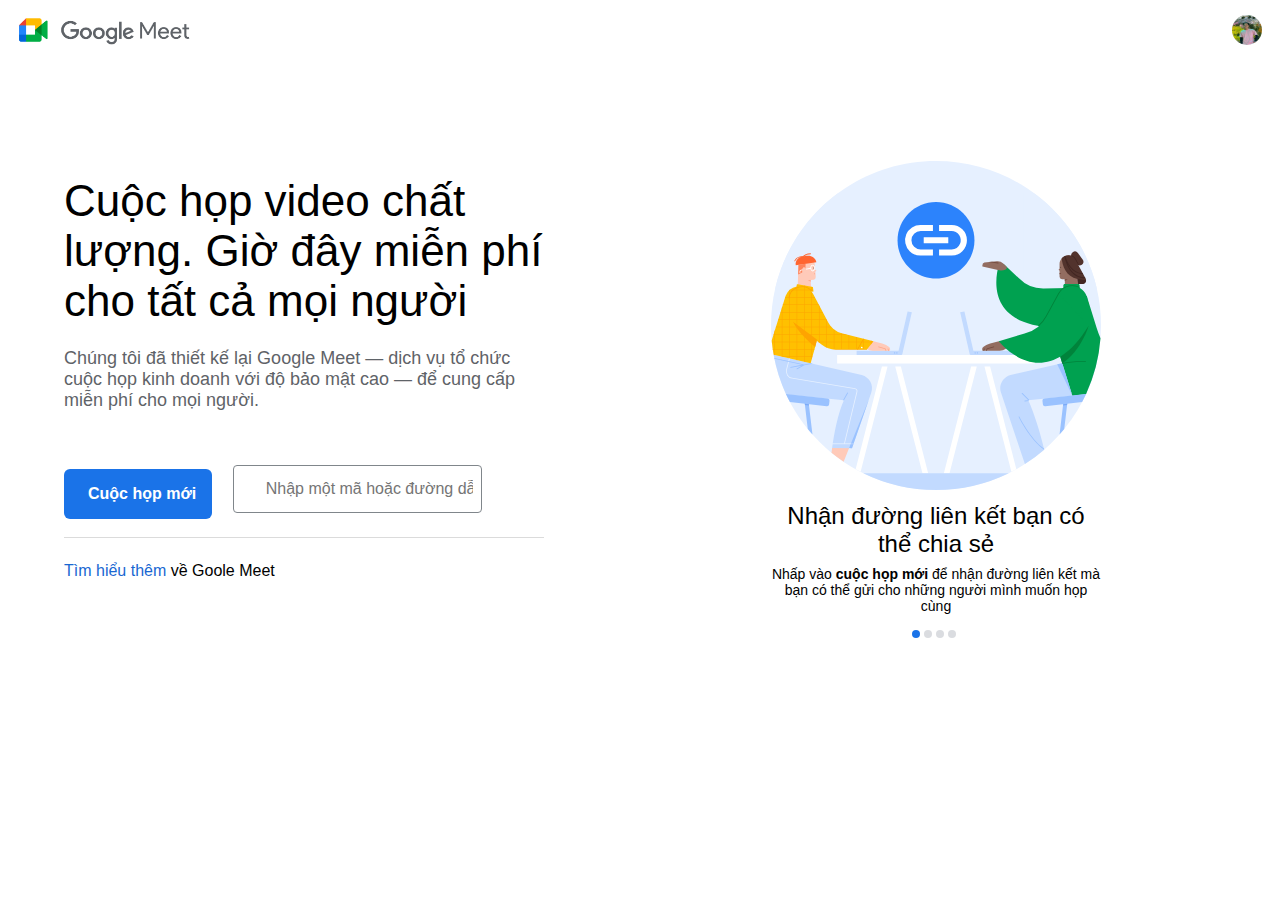
==== index.html @ ddcbf395 "first commit" ====
<!DOCTYPE html>
<html lang="en">
  <head>
    <meta charset="UTF-8" />
    <meta http-equiv="X-UA-Compatible" content="IE=edge" />
    <meta name="viewport" content="width=device-width, initial-scale=1.0" />
    <title>Google Meet</title>
    <link
      href="https://kit-pro.fontawesome.com/releases/v5.15.4/css/pro.min.css"
      rel="stylesheet"
    />
    <link rel="stylesheet" href="styles/reset.css" />
    <link rel="stylesheet" href="styles/common.css" />
    <link rel="stylesheet" href="styles/main.css" />
  </head>
  <body>
    <header>
      <a href="#" class="logo">
        <img src="images/header-logo.png" alt="" />
      </a>
      <p class="timer"></p>
      <ul class="selection-list">
        <li class="selection-item">
          <a href="#" id="helps"><i class="far fa-question-circle"></i></a>
          <ul class="dropdown-menu">
            <li class="dropdown-item"><a href="#">Trợ giúp</a></li>
            <li class="dropdown-item"><a href="#">Điều khoản và dịch vụ</a></li>
            <li class="dropdown-item">
              <a href="#">Chính sách và quyền riêng tư</a>
            </li>
            <li class="dropdown-item">
              <a href="#">Bản tóm tắt điều khoản</a>
            </li>
          </ul>
        </li>
        <li class="selection-item">
          <a href="#" id="exclamation"
            ><i class="far fa-comment-alt-exclamation"></i
          ></a>
        </li>
        <li class="selection-item">
          <a href="#"><i class="far fa-cog" id="setting"></i></a>
        </li>
        <li class="selection-item">
          <a href="#"><i class="far fa-bars"></i></a>
        </li>
        <li class="selection-item">
          <a href="#">
            <img
              src="images/151348915_1331494193901484_3486946488719962294_n.jpg"
              alt="avt"
            />
          </a>
        </li>
      </ul>
    </header>

    <section>
      <div class="section-left">
        <h1>
          Cuộc họp video chất lượng. Giờ đây miễn phí cho tất cả mọi người
        </h1>
        <h3>
          Chúng tôi đã thiết kế lại Google Meet — dịch vụ tổ chức cuộc họp kinh
          doanh với độ bảo mật cao — để cung cấp miễn phí cho mọi người.
        </h3>
        <div class="control-wrapper">
          <button class="primary-btn">
            <i class="far fa-video-plus"></i><span>Cuộc họp mới</span>
          </button>
          <div class="input-wrapper">
            <i class="fas fa-keyboard"></i>
            <input
              type="text"
              placeholder="Nhập một mã hoặc đường dẫn"
              id="input-id"
            />
            <button class="primary-text" id="join-btn">Tham gia</button>
          </div>
        </div>

        <p class="research-more"><a href="#">Tìm hiểu thêm</a> về Goole Meet</p>
      </div>
      <div class="section-right">
        <div class="slide-container">
          <button id="leftBtn" disabled>
            <i class="fas fa-chevron-left"></i>
          </button>
          <button id="rightBtn"><i class="fas fa-chevron-right"></i></button>
          <ul class="slide-list">
            <li class="slide-item active">
              <img
                src="images/user_edu_get_a_link_light_90698cd7b4ca04d3005c962a3756c42d.svg"
                alt=""
              />
              <h3>Nhận đường liên kết bạn có thể chia sẻ</h3>
              <p>
                Nhấp vào <strong>cuộc họp mới</strong> để nhận đường liên kết mà
                bạn có thể gửi cho những người mình muốn họp cùng
              </p>
            </li>
            <li class="slide-item">
              <img
                src="images/user_edu_brady_bunch_light_81fa864771e5c1dd6c75abe020c61345.svg"
                alt=""
              />
              <h3>Xem mọi người cùng lúc</h3>
              <p>
                Để thấy nhiều người hơn cùng một lúc, hãy chuyển tới phần Thay
                đổi bố cục trong trình đơn Tùy chọn khác
              </p>
            </li>
            <li class="slide-item">
              <img
                src="images/user_edu_scheduling_light_b352efa017e4f8f1ffda43e847820322.svg"
                alt=""
              />
              <h3>Nhận đường liên kết bạn có thể chia sẻ</h3>
              <p>
                Nhấp vào <strong>cuộc họp mới</strong> để nhận đường liên kết mà
                bạn có thể gửi cho những người mình muốn họp cùng
              </p>
            </li>
            <li class="slide-item">
              <img
                src="images/user_edu_safety_light_e04a2bbb449524ef7e49ea36d5f25b65.svg"
                alt=""
              />
              <h3>Nhận đường liên kết bạn có thể chia sẻ</h3>
              <p>
                Nhấp vào <strong>cuộc họp mới</strong> để nhận đường liên kết mà
                bạn có thể gửi cho những người mình muốn họp cùng
              </p>
            </li>
          </ul>
          <div class="sign">
            <div class="active"></div>
            <div></div>
            <div></div>
            <div></div>
          </div>
        </div>
      </div>
    </section>

    <div class="modal">
      <div class="overlay"></div>
      <form class="feedback">
        <h1>Gửi phản hồi</h1>
        <textarea
          style="resize: none"
          name="feed-back"
          id="feed-back"
          placeholder="Bạn có ý kiến? Chúng tôi luôn hoan nghênh, nhưng vui lòng không chia sẻ thông tin nhạy cảm. Bạn có câu hỏi? Hãy thử xem thông tin trợ giúp hoặc liên hệ với nhóm hỗ trợ."
        ></textarea>
        <input type="checkbox" name="attack-img" id="attack-img" />
        <label for="attack-img">Gửi kèm ảnh chụp màn hình</label>
        <div class="screen-capture"></div>
        <div class="terms">
          Nếu bạn muốn yêu cầu thay đổi nội dung vì lý do pháp lý, hãy truy cập
          <a href="#">trang Trợ giúp pháp lý</a>. Một số
          <a href="#">thông tin tài khoản và hệ thống</a> có thể được gửi đến
          Google. Chúng tôi sẽ sử dụng thông tin bạn cung cấp để giúp giải quyết
          các vấn đề kỹ thuật và để cải thiện các dịch vụ theo
          <a href="#">Chính sách quyền riêng tư</a> và
          <a href="#">Điều khoản dịch vụ</a> của chúng tôi.
        </div>
        <div class="control">
          <button onclick="closeModal()">HỦY</button>
          <button class="primary-text" onclick="closeModal()">GỬI</button>
        </div>
      </form>
      <div class="wrapper-setting">
        <div class="setting">
          <div class="setting-left">
            <h1>Cài đặt</h1>
            <ul class="setting-list">
              <li class="setting-item">
                <i class="fal fa-speaker"></i> <span>Âm thanh</span>
              </li>
              <li class="setting-item">
                <i class="far fa-video"></i> <span>Video</span>
              </li>
              <li class="setting-item active">
                <i class="fal fa-cog"></i> <span>Cài đặt chung</span>
              </li>
            </ul>
          </div>
          <div class="setting-right">
            <button class="close btn" onclick="closeSetting()">
              <i class="fal fa-times"></i>
            </button>
            <form action="">
              <input
                type="checkbox"
                name="annouce-diagnostic"
                id="annouce-diagnostic"
              />
              <label for="annouce-diagnostic"
                >Báo cáo thông tin chuẩn đoán bổ sung để giúp cải tiến sản phẩm
                này</label
              >
            </form>
          </div>
        </div>
      </div>
    </div>
    <script src="app.js"></script>
  </body>
</html>
---- styles/common.css ----
body {
  font-family: Arial, Helvetica, sans-serif;
}

button {
  cursor: pointer;
  outline: none;
  border: none;
  padding: 8px 16px;

  background-color: transparent;
  font-weight: 600;
}

button:hover {
  background-color: #ededed;
}

.primary-text {
  color: #4071d8;
}

.primary-btn {
  background-color: #1a73e8;
  color: #fff;
  padding: 16px;
  border-radius: 6px;
}

.primary-btn:hover {
  background-color: #1b66ca;
}
---- styles/main.css ----
header {
  display: -webkit-box;
  display: -ms-flexbox;
  display: flex;
  -webkit-box-align: center;
      -ms-flex-align: center;
          align-items: center;
  height: 64px;
  padding: 8px 16px;
}

header .logo {
  width: 177px;
  margin-right: auto;
}

header .timer {
  color: #5f6368;
  font-size: 18px;
  margin-right: 16px;
}

header .selection-list {
  display: -webkit-box;
  display: -ms-flexbox;
  display: flex;
  -webkit-box-align: center;
      -ms-flex-align: center;
          align-items: center;
}

header .selection-item {
  position: relative;
  border-radius: 50%;
}

header .selection-item a {
  display: block;
  color: #5f6368;
  padding: 12px;
  border-radius: 50%;
}

header .selection-item a:hover {
  background-color: #f5f5f5;
}

header .selection-item:hover {
  background-color: #f5f5f5;
}

header .selection-item .dropdown-menu {
  display: none;
  padding: 16px 0;
  -webkit-box-shadow: 0 0 1px 1px #ededed;
          box-shadow: 0 0 1px 1px #ededed;
  border-radius: 16px;
  position: absolute;
  top: 100%;
  right: 0;
  width: 256px;
  overflow: hidden;
  -webkit-animation: zoomOut 0.3s forwards;
          animation: zoomOut 0.3s forwards;
  -webkit-transform-origin: top right;
          transform-origin: top right;
}

header .selection-item .dropdown-menu.show {
  display: block;
}

@-webkit-keyframes zoomOut {
  from {
    -webkit-transform: scale(50%);
            transform: scale(50%);
  }
  to {
    -webkit-transform: scale(100%);
            transform: scale(100%);
  }
}

@keyframes zoomOut {
  from {
    -webkit-transform: scale(50%);
            transform: scale(50%);
  }
  to {
    -webkit-transform: scale(100%);
            transform: scale(100%);
  }
}

header .selection-item .dropdown-item a {
  font-size: 15px;
  color: #222;
  border-radius: 0;
}

header .selection-item i {
  font-size: 20px;
  color: #5f6368;
}

header .selection-item:nth-child(4) {
  margin-left: 24px;
}

header .selection-item:last-child {
  margin-left: 8px;
}

header .selection-item:last-child img {
  width: 30px;
  height: 30px;
  border-radius: 50px;
}

header .selection-item:last-child a {
  padding: 2px;
}

.modal {
  display: none;
}

.modal .overlay {
  position: fixed;
  top: 0;
  left: 0;
  right: 0;
  bottom: 0;
  background-color: rgba(0, 0, 0, 0.418);
}

.modal .feedback {
  display: none;
  width: 360px;
  position: absolute;
  top: 50%;
  left: 50%;
  -webkit-transform: translate(-50%, -50%);
          transform: translate(-50%, -50%);
  background-color: #fff;
}

.modal .feedback h1 {
  font-weight: 100;
  padding: 16px;
  font-size: 20px;
  color: #fff;
  background-color: #546e7a;
}

.modal .feedback textarea {
  width: 100%;
  height: 107px;
  font-size: 16px;
  font-family: Arial, Helvetica, sans-serif;
  padding: 18px 16px 0;
  margin-bottom: 8px;
  border: none;
  outline: none;
}

.modal .feedback input {
  margin-left: 8px;
}

.modal .feedback .label {
  font-size: 14px;
  color: #000;
}

.modal .feedback .screen-capture {
  height: 143px;
}

.modal .feedback .terms {
  padding: 0 16px 12px;
  font-size: 12px;
  color: #616161;
  line-height: 20px;
  border-bottom: 1px solid #ededed;
}

.modal .feedback .control {
  height: 56px;
  padding: 4px;
  display: -webkit-box;
  display: -ms-flexbox;
  display: flex;
  -webkit-box-pack: end;
      -ms-flex-pack: end;
          justify-content: flex-end;
  -webkit-box-align: center;
      -ms-flex-align: center;
          align-items: center;
}

.modal .wrapper-setting {
  display: none;
}

.modal .setting {
  display: -webkit-box;
  display: -ms-flexbox;
  display: flex;
  position: absolute;
  top: 50%;
  left: 50%;
  -webkit-transform: translate(-50%, -50%);
          transform: translate(-50%, -50%);
  width: 800px;
  height: 520px;
  background-color: #fff;
  border-radius: 12px;
  -webkit-animation: showUp 0.6s forwards;
          animation: showUp 0.6s forwards;
}

@-webkit-keyframes showUp {
  from {
    top: 60%;
    opacity: 0;
  }
  to {
    top: 50%;
    opacity: 1;
  }
}

@keyframes showUp {
  from {
    top: 60%;
    opacity: 0;
  }
  to {
    top: 50%;
    opacity: 1;
  }
}

.modal .setting-left {
  width: 35%;
  border-right: 1px solid #ededed;
}

.modal .setting-left h1 {
  font-size: 22px;
  margin: 24px;
  font-weight: 300;
}

.modal .setting-left .setting-list {
  margin-right: 8px;
}

.modal .setting-left .setting-item {
  font-size: 14px;
  padding: 16px;
  padding-left: 24px;
  border-top-right-radius: 40px;
  border-bottom-right-radius: 40px;
  cursor: pointer;
}

.modal .setting-left .setting-item:hover {
  background-color: #f9f9f9;
}

.modal .setting-left .setting-item i {
  margin-right: 8px;
  font-size: 20px;
}

.modal .setting-left .setting-item.active {
  color: #1967d2;
  background-color: #e8f0fe;
  font-weight: bold;
}

.modal .setting-left .setting-item.active i {
  font-weight: normal;
}

.modal .setting-right {
  padding: 8px;
}

.modal .setting-right button {
  display: -webkit-box;
  display: -ms-flexbox;
  display: flex;
  margin-left: auto;
  border-radius: 50%;
  padding: 12px 16px;
}

.modal .setting-right button i {
  font-size: 20px;
}

.modal .setting-right button:hover {
  background-color: transparent;
}

.modal .setting-right button:active {
  background-color: #ededed;
}

.modal .setting-right form {
  padding: 36px 24px 0;
}

.active-feedback {
  display: block;
}

.active-feedback .feedback {
  display: block;
}

.active-setting {
  display: block;
}

.active-setting .wrapper-setting {
  display: block;
}

section {
  display: -webkit-box;
  display: -ms-flexbox;
  display: flex;
}

section .section-left {
  margin-top: 96px;
  margin-left: 16px;
  padding: 16px 48px;
  width: 45%;
}

section .section-left h1 {
  font-size: 44px;
  font-weight: 100;
  padding-bottom: 22px;
}

section .section-left h3 {
  padding-bottom: 54px;
  font-size: 18px;
  color: #5f6368;
  font-weight: 100;
  width: 480px;
}

section .section-left button {
  display: -webkit-inline-box;
  display: -ms-inline-flexbox;
  display: inline-flex;
  -webkit-box-align: center;
      -ms-flex-align: center;
          align-items: center;
  font-size: 16px;
  margin-right: 16px;
}

section .section-left button i {
  font-size: 16px;
  margin-right: 8px;
}

section .section-left .control-wrapper {
  border-bottom: 1px solid #dbdbdb;
}

section .section-left .input-wrapper {
  display: inline-block;
  position: relative;
  margin-bottom: 24px;
}

section .section-left .input-wrapper i {
  position: absolute;
  top: 50%;
  left: 10px;
  -webkit-transform: translateY(-50%);
          transform: translateY(-50%);
}

section .section-left .input-wrapper input {
  font-size: 16px;
  height: 48px;
  outline: none;
  padding: 8px 8px 8px 32px;
  border-radius: 4px;
  border: 1px solid #80868b;
}

section .section-left .input-wrapper button {
  display: none;
  padding: 16px 8px;
  border-radius: 6px;
}

section .section-left .input-wrapper button:hover {
  background-color: #f6fafe;
}

section .section-left .research-more {
  margin-top: 24px;
}

section .section-left .research-more a {
  color: #1967d2;
}

section .section-right {
  margin-top: 96px;
  width: 55%;
  display: -webkit-box;
  display: -ms-flexbox;
  display: flex;
  -webkit-box-pack: center;
      -ms-flex-pack: center;
          justify-content: center;
  -webkit-box-align: center;
      -ms-flex-align: center;
          align-items: center;
}

section .section-right .slide-container {
  position: relative;
  width: 410px;
  display: -webkit-box;
  display: -ms-flexbox;
  display: flex;
  -webkit-box-orient: vertical;
  -webkit-box-direction: normal;
      -ms-flex-direction: column;
          flex-direction: column;
  -webkit-box-align: center;
      -ms-flex-align: center;
          align-items: center;
}

section .section-right .slide-container button {
  position: absolute;
  top: 33%;
  right: 0;
  padding: 12px 16px;
  border-radius: 50%;
}

section .section-right .slide-container button:first-child {
  left: 0;
}

section .section-right .slide-container .slide-item {
  display: none;
  -webkit-box-orient: vertical;
  -webkit-box-direction: normal;
      -ms-flex-direction: column;
          flex-direction: column;
  -webkit-box-align: center;
      -ms-flex-align: center;
          align-items: center;
  width: 330px;
}

section .section-right .slide-container .slide-item.active {
  display: -webkit-box;
  display: -ms-flexbox;
  display: flex;
}

section .section-right .slide-container h3 {
  font-size: 24px;
  margin-top: 12px;
  text-align: center;
  font-weight: 100;
}

section .section-right .slide-container p {
  text-align: center;
  font-size: 14px;
  margin-top: 8px;
}

section .section-right .slide-container .sign {
  display: -webkit-box;
  display: -ms-flexbox;
  display: flex;
  margin-top: 16px;
}

section .section-right .slide-container .sign div {
  width: 8px;
  height: 8px;
  background-color: #dadce0;
  margin-right: 4px;
  border-radius: 4px;
}

section .section-right .slide-container .sign div.active {
  background-color: #1a73e8;
}
/*# sourceMappingURL=main.css.map */
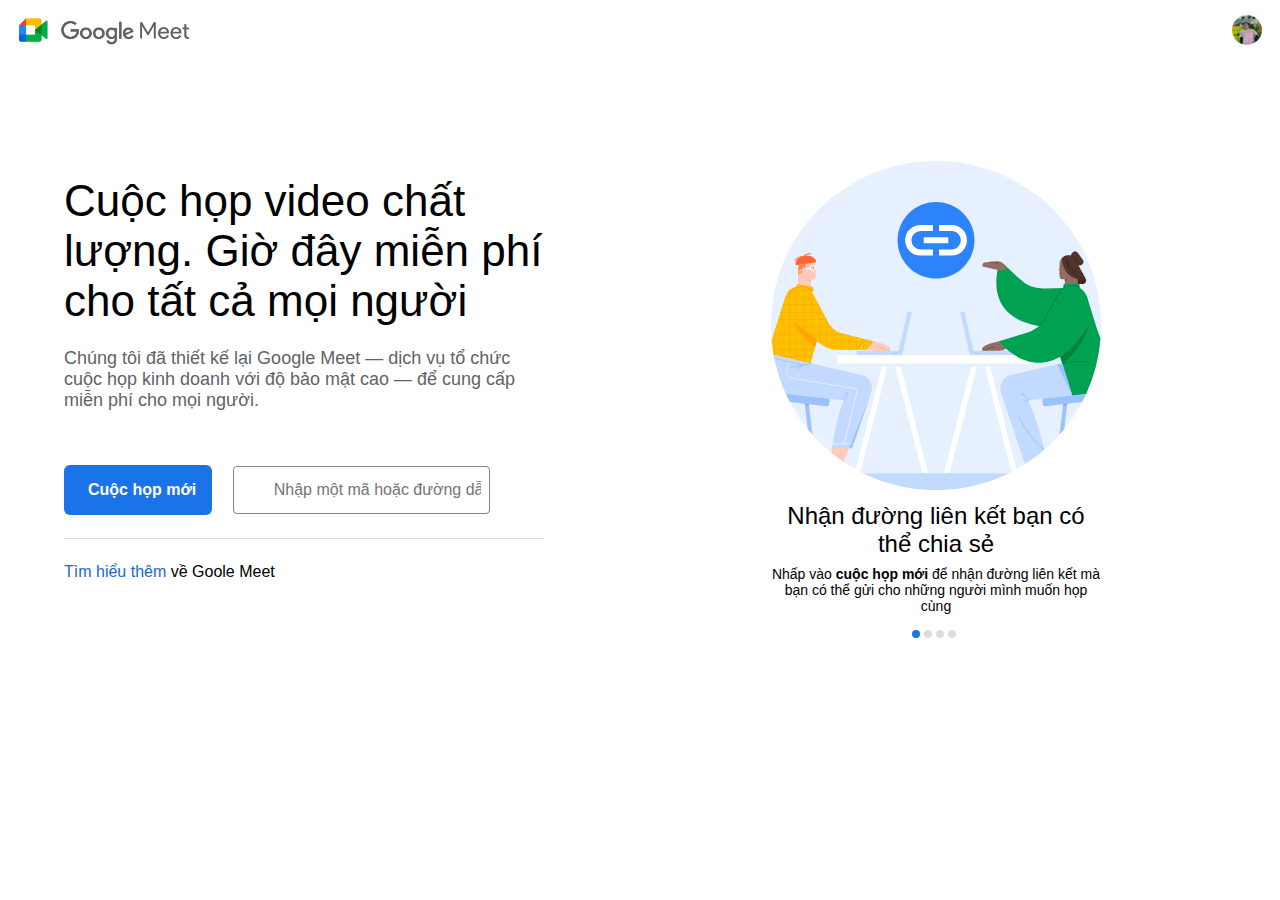
==== commit 3eb02db0: "add meet page" ====
--- a/index.html
+++ b/index.html
@@ -9,6 +9,7 @@
       href="https://kit-pro.fontawesome.com/releases/v5.15.4/css/pro.min.css"
       rel="stylesheet"
     />
+    <link rel="icon" href="images/logo_meet_2020q4_color_2x_web_96dp.png" />
     <link rel="stylesheet" href="styles/reset.css" />
     <link rel="stylesheet" href="styles/common.css" />
     <link rel="stylesheet" href="styles/main.css" />
@@ -65,9 +66,31 @@
           doanh với độ bảo mật cao — để cung cấp miễn phí cho mọi người.
         </h3>
         <div class="control-wrapper">
-          <button class="primary-btn">
-            <i class="far fa-video-plus"></i><span>Cuộc họp mới</span>
-          </button>
+          <div class="create-meet">
+            <button class="primary-btn" id="create-meet">
+              <i class="far fa-video-plus"></i><span>Cuộc họp mới</span>
+            </button>
+            <ul class="option-list">
+              <li class="option-item">
+                <a href="#" id="later-meet-btn">
+                  <i class="fal fa-link"></i>
+                  <span>Tạo một cuộc họp để sử dụng sau</span>
+                </a>
+              </li>
+              <li class="option-item">
+                <a href="./meet.html">
+                  <i class="far fa-plus"></i>
+                  <span>Bắt đầu một cuộc họp tức thì</span>
+                </a>
+              </li>
+              <li class="option-item">
+                <a href="#">
+                  <i class="far fa-calendar"></i>
+                  <span>Lịch biểu trong Lịch Google</span>
+                </a>
+              </li>
+            </ul>
+          </div>
           <div class="input-wrapper">
             <i class="fas fa-keyboard"></i>
             <input
@@ -115,10 +138,10 @@
                 src="images/user_edu_scheduling_light_b352efa017e4f8f1ffda43e847820322.svg"
                 alt=""
               />
-              <h3>Nhận đường liên kết bạn có thể chia sẻ</h3>
-              <p>
-                Nhấp vào <strong>cuộc họp mới</strong> để nhận đường liên kết mà
-                bạn có thể gửi cho những người mình muốn họp cùng
+              <h3>Lên kế hoạch trước</h3>
+              <p>
+                Nhấp vào <strong>cuộc họp mới</strong> để lên lịch cuộc họp
+                trong Lịch Google và gửi lời mời cho người tham gia
               </p>
             </li>
             <li class="slide-item">
@@ -126,10 +149,10 @@
                 src="images/user_edu_safety_light_e04a2bbb449524ef7e49ea36d5f25b65.svg"
                 alt=""
               />
-              <h3>Nhận đường liên kết bạn có thể chia sẻ</h3>
-              <p>
-                Nhấp vào <strong>cuộc họp mới</strong> để nhận đường liên kết mà
-                bạn có thể gửi cho những người mình muốn họp cùng
+              <h3>Cuộc họp của bạn được bảo vệ an toàn</h3>
+              <p>
+                Không ai có thể tham gia cuộc họp trừ khi người tổ chức mời hoặc
+                cho phép
               </p>
             </li>
           </ul>
@@ -204,7 +227,25 @@
           </div>
         </div>
       </div>
+      <div class="later-meet">
+        <div class="later-meet-top">
+          <h3>Đây là đường liên kết đến cuộc họp của bạn</h3>
+          <button class="close-btn" onclick="closeLaterMeet()">
+            <i class="far fa-times"></i>
+          </button>
+        </div>
+        <p>
+          Hãy sao chép đường liên kết này rồi gửi tới những người mà bạn muốn
+          họp cùng. Bạn nhớ lưu lại đường liên kết để có thể sử dụng sau.
+        </p>
+        <div class="generated-link">
+          <span>meet.google.com/rdv-hecy-sqv</span
+          ><button>
+            <i class="far fa-copy"></i>
+          </button>
+        </div>
+      </div>
     </div>
-    <script src="app.js"></script>
+    <script src="scripts/app.js"></script>
   </body>
 </html>
--- a/styles/common.css
+++ b/styles/common.css
@@ -1,5 +1,10 @@
 body {
   font-family: Arial, Helvetica, sans-serif;
+  overflow-x: hidden;
+}
+
+i {
+  font-size: 20px;
 }
 
 button {
@@ -10,6 +15,14 @@
 
   background-color: transparent;
   font-weight: 600;
+}
+
+button:disabled {
+  color: #80868b;
+}
+
+button:disabled:hover {
+  background-color: #fff;
 }
 
 button:hover {
@@ -30,3 +43,55 @@
 .primary-btn:hover {
   background-color: #1b66ca;
 }
+
+.generated-link {
+  margin: 0 24px 24px;
+  padding: 8px;
+  display: flex;
+  border-radius: 8px;
+  align-items: center;
+  justify-content: space-between;
+  background-color: #f1f3f4;
+}
+
+.generated-link button {
+  font-size: 20px;
+  border-radius: 32px;
+}
+
+.circle-btn {
+  border-radius: 50%;
+}
+
+.switcher {
+  position: relative;
+  width: 35px;
+  height: 16px;
+  background-color: #969898;
+  border-radius: 50px;
+  cursor: pointer;
+}
+
+.switcher.active div {
+  transform: translateX(75%);
+  background-color: #1a73e8;
+}
+
+.switcher.active {
+  background-color: #93b8f4;
+}
+
+.switcher div {
+  position: absolute;
+  left: 1px;
+  top: -1px;
+  height: 110%;
+  width: 18px;
+  border-radius: 50%;
+  background-color: #fff;
+  transition: all 0.3s linear;
+}
+
+.tac {
+  text-align: center;
+}
--- a/styles/main.css
+++ b/styles/main.css
@@ -64,6 +64,8 @@
           animation: zoomOut 0.3s forwards;
   -webkit-transform-origin: top right;
           transform-origin: top right;
+  z-index: 99;
+  background-color: #fff;
 }
 
 header .selection-item .dropdown-menu.show {
@@ -314,6 +316,56 @@
   padding: 36px 24px 0;
 }
 
+.modal .later-meet {
+  display: none;
+  width: 400px;
+  position: absolute;
+  top: 50%;
+  left: 50%;
+  -webkit-transform: translate(-50%, -50%);
+          transform: translate(-50%, -50%);
+  background-color: #fff;
+  border-radius: 8px;
+}
+
+.modal .later-meet .later-meet-top {
+  padding: 24px 24px 20px;
+  display: -webkit-box;
+  display: -ms-flexbox;
+  display: flex;
+}
+
+.modal .later-meet .later-meet-top h3 {
+  font-size: 16px;
+  font-weight: 600;
+}
+
+.modal .later-meet .later-meet-top button {
+  padding: 14px 16px;
+  -webkit-transform: translate(30%, -30%);
+          transform: translate(30%, -30%);
+  border-radius: 32px;
+}
+
+.modal .later-meet .later-meet-top button:hover {
+  background-color: transparent;
+}
+
+.modal .later-meet .later-meet-top button:active {
+  background-color: #ededed;
+}
+
+.modal .later-meet .later-meet-top i {
+  font-size: 20px;
+}
+
+.modal .later-meet p {
+  padding: 0 24px;
+  color: #5f6368;
+  font-size: 15px;
+  margin-bottom: 12px;
+}
+
 .active-feedback {
   display: block;
 }
@@ -327,6 +379,23 @@
 }
 
 .active-setting .wrapper-setting {
+  display: block;
+}
+
+.active-later-meet {
+  display: -webkit-box;
+  display: -ms-flexbox;
+  display: flex;
+  -webkit-box-pack: center;
+      -ms-flex-pack: center;
+          justify-content: center;
+  -webkit-box-align: center;
+      -ms-flex-align: center;
+          align-items: center;
+  display: block;
+}
+
+.active-later-meet .later-meet {
   display: block;
 }
 
@@ -357,15 +426,81 @@
   width: 480px;
 }
 
+section .section-left .create-meet {
+  display: inline-block;
+  margin-right: 16px;
+  position: relative;
+}
+
+section .section-left .create-meet .option-list {
+  display: none;
+  width: 334px;
+  border-radius: 6px;
+  padding: 8px 0;
+  position: absolute;
+  top: 0;
+  left: 0;
+  background-color: #fff;
+  -webkit-box-shadow: 0 0 6px 2px #c2c2c2;
+          box-shadow: 0 0 6px 2px #c2c2c2;
+  z-index: 2;
+  -webkit-animation: scaleUp 0.3s forwards;
+          animation: scaleUp 0.3s forwards;
+  -webkit-transform-origin: top left;
+          transform-origin: top left;
+}
+
+section .section-left .create-meet .option-list.active {
+  display: block;
+}
+
+@-webkit-keyframes scaleUp {
+  from {
+    -webkit-transform: scale(0.7);
+            transform: scale(0.7);
+    opacity: 0;
+  }
+  to {
+    -webkit-transform: scale(1);
+            transform: scale(1);
+    opacity: 1;
+  }
+}
+
+@keyframes scaleUp {
+  from {
+    -webkit-transform: scale(0.7);
+            transform: scale(0.7);
+    opacity: 0;
+  }
+  to {
+    -webkit-transform: scale(1);
+            transform: scale(1);
+    opacity: 1;
+  }
+}
+
+section .section-left .create-meet .option-list .option-item a {
+  display: inline-block;
+  width: 100%;
+  padding: 16px;
+  font-size: 16px;
+  color: #000;
+}
+
+section .section-left .create-meet .option-list .option-item a i {
+  padding-right: 16px;
+}
+
+section .section-left .create-meet .option-list .option-item a:hover {
+  background-color: #f5f5f5;
+}
+
 section .section-left button {
-  display: -webkit-inline-box;
-  display: -ms-inline-flexbox;
-  display: inline-flex;
   -webkit-box-align: center;
       -ms-flex-align: center;
           align-items: center;
   font-size: 16px;
-  margin-right: 16px;
 }
 
 section .section-left button i {
@@ -395,14 +530,14 @@
   font-size: 16px;
   height: 48px;
   outline: none;
-  padding: 8px 8px 8px 32px;
+  padding: 8px 8px 8px 40px;
   border-radius: 4px;
   border: 1px solid #80868b;
 }
 
 section .section-left .input-wrapper button {
   display: none;
-  padding: 16px 8px;
+  padding: 14px 8px;
   border-radius: 6px;
 }
 
@@ -508,4 +643,688 @@
 section .section-right .slide-container .sign div.active {
   background-color: #1a73e8;
 }
+
+.wrapper {
+  height: 100vh;
+  width: 100%;
+  background-color: #202124;
+  position: relative;
+}
+
+.wrapper .invite-box {
+  z-index: 2;
+  width: 360px;
+  background-color: #fff;
+  position: absolute;
+  top: 48px;
+  left: 48px;
+  border-radius: 8px;
+}
+
+.wrapper .invite-box-top {
+  display: -webkit-box;
+  display: -ms-flexbox;
+  display: flex;
+  -webkit-box-align: center;
+      -ms-flex-align: center;
+          align-items: center;
+  -webkit-box-pack: justify;
+      -ms-flex-pack: justify;
+          justify-content: space-between;
+  padding: 12px 12px 0 24px;
+}
+
+.wrapper .invite-box-top h2 {
+  font-size: 18px;
+  font-weight: normal;
+  color: #202124;
+}
+
+.wrapper .invite-box-top button {
+  color: #5f6368;
+  padding: 12px 16px;
+}
+
+.wrapper .invite-box-top button i {
+  font-size: 20px;
+}
+
+.wrapper .invite-box-bottom {
+  padding: 0 24px 24px;
+}
+
+.wrapper .invite-box-bottom button {
+  font-size: 14px;
+  padding: 12px;
+}
+
+.wrapper .invite-box-bottom button i {
+  margin-right: 8px;
+}
+
+.wrapper .invite-box-bottom .guide-info {
+  font-size: 14px;
+  color: #3c4043;
+  margin-top: 8px;
+}
+
+.wrapper .invite-box-bottom .generated-link {
+  font-size: 14px;
+  margin: 0;
+  padding: 0;
+  margin-top: 8px;
+  padding-left: 12px;
+}
+
+.wrapper .invite-box-bottom .security-info {
+  display: -webkit-box;
+  display: -ms-flexbox;
+  display: flex;
+  -webkit-box-align: start;
+      -ms-flex-align: start;
+          align-items: flex-start;
+  margin: 16px 0;
+}
+
+.wrapper .invite-box-bottom .security-info p {
+  font-size: 13px;
+  color: #5f6368;
+}
+
+.wrapper .invite-box-bottom .security-info i {
+  display: inline-block;
+  padding: 4px 3px;
+  margin-right: 8px;
+  color: #4285f4;
+  border-radius: 50%;
+  background-color: #fff;
+}
+
+.wrapper .invite-box-bottom .auth-info {
+  font-size: 12px;
+  color: #5f6368;
+}
+
+.wrapper .left-bottom {
+  position: absolute;
+  left: 32px;
+  bottom: 24px;
+  color: #fff;
+}
+
+.wrapper .left-bottom .current-user {
+  display: inline-block;
+  margin-bottom: 32px;
+  font-size: 14px;
+}
+
+.wrapper .control-list {
+  z-index: 99;
+  display: -webkit-box;
+  display: -ms-flexbox;
+  display: flex;
+  position: absolute;
+  bottom: 24px;
+  left: 50%;
+  -webkit-transform: translateX(-50%);
+          transform: translateX(-50%);
+  padding: 8px 0;
+}
+
+.wrapper .control-list .control-item {
+  position: relative;
+  margin-right: 8px;
+}
+
+.wrapper .control-list .control-item:last-child button {
+  width: 60px;
+  border-radius: 30px;
+  background-color: red;
+}
+
+.wrapper .control-list .control-item:last-child button i {
+  -webkit-transform: rotate(135deg);
+          transform: rotate(135deg);
+}
+
+.wrapper .control-list .control-item:last-child button:hover {
+  background-color: #ea5044;
+}
+
+.wrapper .control-list .control-item button {
+  display: -webkit-box;
+  display: -ms-flexbox;
+  display: flex;
+  -webkit-box-align: center;
+      -ms-flex-align: center;
+          align-items: center;
+  -webkit-box-pack: center;
+      -ms-flex-pack: center;
+          justify-content: center;
+  width: 40px;
+  height: 40px;
+  border-radius: 50%;
+  background-color: #3c4043;
+  position: relative;
+  width: 100%;
+}
+
+.wrapper .control-list .control-item button:after {
+  content: "";
+  position: absolute;
+  top: 45%;
+  width: 0%;
+  height: 1.5px;
+  -webkit-transform: rotate(45deg);
+          transform: rotate(45deg);
+  background-color: #fff;
+  -webkit-transition: all 0.3s ease-in-out;
+  transition: all 0.3s ease-in-out;
+}
+
+.wrapper .control-list .control-item button.closed {
+  background-color: red;
+  position: relative;
+}
+
+.wrapper .control-list .control-item button.closed:after {
+  width: 60%;
+}
+
+.wrapper .control-list .control-item button.closed:hover {
+  background-color: #ea5044;
+}
+
+.wrapper .control-list .control-item button:hover {
+  background-color: #434649;
+}
+
+.wrapper .control-list .control-item button i {
+  font-size: 16px;
+  color: #fff;
+}
+
+.wrapper .control-list .control-item .present-opts {
+  display: none;
+  position: absolute;
+  bottom: 120%;
+  left: 0;
+  width: 300px;
+  background-color: #fff;
+  border-radius: 8px;
+  overflow: hidden;
+  -webkit-animation: scaleUp 0.3s forwards;
+          animation: scaleUp 0.3s forwards;
+  -webkit-transform-origin: bottom left;
+          transform-origin: bottom left;
+  padding: 8px 0;
+}
+
+.wrapper .control-list .control-item .present-opts.active {
+  display: block;
+}
+
+.wrapper .control-list .control-item .present-opts h2 {
+  font-size: 16px;
+  color: #202124;
+  padding: 16px;
+}
+
+.wrapper .control-list .control-item .present-opts .option button {
+  display: -webkit-box;
+  display: -ms-flexbox;
+  display: flex;
+  -webkit-box-pack: start;
+      -ms-flex-pack: start;
+          justify-content: flex-start;
+  background-color: transparent;
+  border-radius: unset;
+}
+
+.wrapper .control-list .control-item .present-opts .option button:hover {
+  background-color: #f5f5f5;
+}
+
+.wrapper .control-list .control-item .present-opts .option button i {
+  color: #5f6368;
+  margin-right: 24px;
+  font-size: 16px;
+  width: 20px;
+}
+
+.wrapper .control-list .control-item .present-opts .option button span {
+  font-size: 14px;
+  font-weight: normal;
+}
+
+.wrapper .control-list .control-item .present-opts .option button .option-info {
+  text-align: left;
+}
+
+.wrapper .control-list .control-item .present-opts .option p {
+  font-size: 12px;
+  font-weight: normal;
+  color: #5f6368;
+}
+
+.wrapper .control-list .control-item .present-opts hr {
+  display: block;
+  height: 1px;
+  border: 0;
+  border-top: 1px solid #ededed;
+  margin: 8px 0;
+}
+
+.wrapper .video-sharing {
+  z-index: 1;
+  position: absolute;
+  top: 50%;
+  left: 50%;
+  -webkit-transform: translate(-50%, -55%);
+          transform: translate(-50%, -55%);
+  width: 80%;
+  height: 85%;
+}
+
+.wrapper .video-sharing .avt {
+  z-index: 2;
+  position: absolute;
+  top: 50%;
+  left: 50%;
+  -webkit-transform: translate(-50%, -50%);
+          transform: translate(-50%, -50%);
+  width: 200px;
+  height: 200px;
+  border-radius: 50%;
+  overflow: hidden;
+}
+
+.wrapper .status-muted {
+  display: none;
+  position: absolute;
+  top: 24px;
+  right: 24px;
+}
+
+.wrapper .status-muted.muted {
+  display: block;
+}
+
+.wrapper .status-muted i {
+  color: #fff;
+  font-size: 12px;
+}
+
+.wrapper .info-list {
+  display: -webkit-box;
+  display: -ms-flexbox;
+  display: flex;
+  -webkit-box-align: center;
+      -ms-flex-align: center;
+          align-items: center;
+  position: absolute;
+  right: 24px;
+  bottom: 24px;
+}
+
+.wrapper .info-list .info-item .active i {
+  color: #8ab4f8;
+}
+
+.wrapper .info-list .info-item button {
+  padding: 12px;
+  color: #fff;
+}
+
+.wrapper .info-list .info-item button:hover {
+  background-color: #5f6368;
+}
+
+.wrapper .info-list .info-item button:active i {
+  color: #8ab4f8;
+}
+
+.wrapper .slide-box {
+  z-index: 2;
+  position: absolute;
+  right: -30%;
+  bottom: 80px;
+  height: 88%;
+  width: 360px;
+  border-radius: 8px;
+  padding: 16px;
+  padding-left: 24px;
+  background-color: #fff;
+  overflow: hidden;
+  -webkit-transition: all 0.3s linear;
+  transition: all 0.3s linear;
+}
+
+.wrapper .slide-box.active {
+  right: 16px;
+}
+
+.wrapper .slide-box .slide-box-item.slide-box-info {
+  display: none;
+}
+
+.wrapper .slide-box .slide-box-item.slide-box-info.active {
+  display: block;
+}
+
+.wrapper .slide-box .slide-box-item .slide-box-top {
+  display: -webkit-box;
+  display: -ms-flexbox;
+  display: flex;
+  -webkit-box-align: center;
+      -ms-flex-align: center;
+          align-items: center;
+  -webkit-box-pack: justify;
+      -ms-flex-pack: justify;
+          justify-content: space-between;
+  margin-bottom: 16px;
+}
+
+.wrapper .slide-box .slide-box-item .slide-box-top h2 {
+  font-size: 18px;
+  font-weight: normal;
+}
+
+.wrapper .slide-box .slide-box-item .slide-box-top button {
+  font-size: 20px;
+  border-radius: 50%;
+  padding: 12px 14px;
+  -webkit-transform: translateX(8px);
+          transform: translateX(8px);
+}
+
+.wrapper .slide-box .slide-box-item h3 {
+  font-size: 14px;
+  font-weight: normal;
+  margin-bottom: 8px;
+}
+
+.wrapper .slide-box .slide-box-item .meet-link {
+  color: #5f6368;
+  margin-bottom: 8px;
+  font-size: 14px;
+}
+
+.wrapper .slide-box .slide-box-item .copy-link {
+  width: 110%;
+  margin-left: -24px;
+  display: -webkit-box;
+  display: -ms-flexbox;
+  display: flex;
+  -webkit-box-align: center;
+      -ms-flex-align: center;
+          align-items: center;
+  padding: 8px;
+  padding-left: 24px;
+  margin-bottom: 24px;
+  font-size: 14px;
+}
+
+.wrapper .slide-box .slide-box-item .copy-link:active {
+  background-color: #e4effc;
+}
+
+.wrapper .slide-box .slide-box-item .copy-link i {
+  margin-right: 8px;
+}
+
+.wrapper .slide-box .slide-box-item .gg-schedule-info {
+  margin-top: 32px;
+  font-size: 14px;
+  text-align: center;
+  color: #686c71;
+  position: relative;
+}
+
+.wrapper .slide-box .slide-box-item .gg-schedule-info:before {
+  content: "";
+  position: absolute;
+  bottom: 130%;
+  left: -24px;
+  width: 120%;
+  height: 1px;
+  background-color: #ededed;
+}
+
+.wrapper .slide-box .slide-box-item.slide-box-member {
+  display: none;
+}
+
+.wrapper .slide-box .slide-box-item.slide-box-member.active {
+  display: block;
+}
+
+.wrapper .slide-box .slide-box-item.slide-box-member .controls {
+  display: -webkit-box;
+  display: -ms-flexbox;
+  display: flex;
+  margin-bottom: 8px;
+}
+
+.wrapper .slide-box .slide-box-item.slide-box-member .controls button {
+  display: -webkit-box;
+  display: -ms-flexbox;
+  display: flex;
+  -webkit-box-orient: vertical;
+  -webkit-box-direction: normal;
+      -ms-flex-direction: column;
+          flex-direction: column;
+  -webkit-box-align: center;
+      -ms-flex-align: center;
+          align-items: center;
+  border-radius: 8px;
+}
+
+.wrapper .slide-box .slide-box-item.slide-box-member .controls button i {
+  color: #5f6368;
+  margin-bottom: 16px;
+}
+
+.wrapper .slide-box .slide-box-item.slide-box-member .controls button span {
+  font-size: 14px;
+  font-weight: normal;
+  color: #202124;
+}
+
+.wrapper .slide-box .slide-box-item.slide-box-member .input-wrapper {
+  position: relative;
+  margin-bottom: 16px;
+}
+
+.wrapper .slide-box .slide-box-item.slide-box-member .input-wrapper i {
+  position: absolute;
+  left: 16px;
+  top: 50%;
+  -webkit-transform: translateY(-50%);
+          transform: translateY(-50%);
+}
+
+.wrapper .slide-box .slide-box-item.slide-box-member .input-wrapper input {
+  width: 100%;
+  padding: 16px 16px 16px 40px;
+  border-radius: 8px;
+  font-size: 16px;
+  outline: none;
+}
+
+.wrapper .slide-box .slide-box-item.slide-box-member .input-wrapper input::-webkit-input-placeholder {
+  font-size: 16px;
+}
+
+.wrapper .slide-box .slide-box-item.slide-box-member .input-wrapper input:-ms-input-placeholder {
+  font-size: 16px;
+}
+
+.wrapper .slide-box .slide-box-item.slide-box-member .input-wrapper input::-ms-input-placeholder {
+  font-size: 16px;
+}
+
+.wrapper .slide-box .slide-box-item.slide-box-member .input-wrapper input::placeholder {
+  font-size: 16px;
+}
+
+.wrapper .slide-box .slide-box-item.slide-box-member .input-wrapper input:focus {
+  border-radius: 8px;
+  border: 2px solid #4285f4;
+}
+
+.wrapper .slide-box .slide-box-item.slide-box-member h4 {
+  margin-bottom: 16px;
+}
+
+.wrapper .slide-box .slide-box-item.slide-box-member .user-info {
+  display: -webkit-box;
+  display: -ms-flexbox;
+  display: flex;
+  -webkit-box-align: center;
+      -ms-flex-align: center;
+          align-items: center;
+}
+
+.wrapper .slide-box .slide-box-item.slide-box-member .user-info img {
+  width: 40px;
+  height: 40px;
+  border-radius: 50%;
+  margin-right: 16px;
+}
+
+.wrapper .slide-box .slide-box-item.slide-box-member .user-info .name-and-roll {
+  margin-right: auto;
+}
+
+.wrapper .slide-box .slide-box-item.slide-box-member .user-info .name-and-roll h3 {
+  font-size: 14px;
+  margin-bottom: 0;
+}
+
+.wrapper .slide-box .slide-box-item.slide-box-member .user-info .name-and-roll p {
+  font-size: 12px;
+  color: #5f6368;
+}
+
+.wrapper .slide-box .slide-box-item.slide-box-member .user-info i,
+.wrapper .slide-box .slide-box-item.slide-box-member .user-info button {
+  color: #5f6368;
+  font-size: 20px;
+  margin-left: 8px;
+}
+
+.wrapper .slide-box .slide-box-item.slide-box-member .user-info button {
+  border-radius: 50%;
+  padding: 14px 16px;
+}
+
+.wrapper .slide-box .slide-box-item.slide-box-chat {
+  display: none;
+  -webkit-box-orient: vertical;
+  -webkit-box-direction: normal;
+      -ms-flex-direction: column;
+          flex-direction: column;
+  height: 100%;
+}
+
+.wrapper .slide-box .slide-box-item.slide-box-chat.active {
+  display: -webkit-box;
+  display: -ms-flexbox;
+  display: flex;
+}
+
+.wrapper .slide-box .slide-box-item.slide-box-chat .allow-chating {
+  display: -webkit-box;
+  display: -ms-flexbox;
+  display: flex;
+  -webkit-box-align: center;
+      -ms-flex-align: center;
+          align-items: center;
+  -webkit-box-pack: justify;
+      -ms-flex-pack: justify;
+          justify-content: space-between;
+  padding: 12px;
+  border-radius: 8px;
+  background-color: #f1f3f4;
+  margin-bottom: 24px;
+}
+
+.wrapper .slide-box .slide-box-item.slide-box-chat .allow-chating span {
+  font-size: 12px;
+}
+
+.wrapper .slide-box .slide-box-item.slide-box-chat .input-wrapper {
+  margin-top: auto;
+  position: relative;
+}
+
+.wrapper .slide-box .slide-box-item.slide-box-chat .input-wrapper input {
+  width: 100%;
+  padding: 16px 8px 16px 24px;
+  outline: none;
+  border: none;
+  background-color: #f1f3f4;
+  border-radius: 32px;
+}
+
+.wrapper .slide-box .slide-box-item.slide-box-chat .input-wrapper button {
+  position: absolute;
+  right: 0;
+  top: 50%;
+  -webkit-transform: translateY(-50%);
+          transform: translateY(-50%);
+  cursor: pointer;
+  border-radius: 50%;
+  padding: 14px 16px;
+}
+
+.wrapper .slide-box .slide-box-item.slide-box-chat .input-wrapper button.active {
+  color: #1a73e8;
+}
+
+.wrapper .slide-box .slide-box-item.slide-box-white-board {
+  display: none;
+}
+
+.wrapper .slide-box .slide-box-item.slide-box-white-board.active {
+  display: block;
+}
+
+.wrapper .slide-box .slide-box-item.slide-box-white-board .open-white-board {
+  display: -webkit-box;
+  display: -ms-flexbox;
+  display: flex;
+  -webkit-box-align: center;
+      -ms-flex-align: center;
+          align-items: center;
+  padding: 24px 18px;
+  border-radius: 8px;
+}
+
+.wrapper .slide-box .slide-box-item.slide-box-white-board .open-white-board i {
+  margin-right: 24px;
+}
+
+.wrapper .slide-box .slide-box-item.slide-box-white-board .open-white-board .white-board-info {
+  text-align: left;
+}
+
+.wrapper .slide-box .slide-box-item.slide-box-white-board .open-white-board .white-board-info h4 {
+  font-size: 14px;
+  font-weight: normal;
+}
+
+.wrapper .slide-box .slide-box-item.slide-box-white-board .open-white-board .white-board-info p {
+  font-size: 12px;
+  font-weight: normal;
+}
+
+.wrapper .slide-box .slide-box-item.slide-box-secure {
+  display: none;
+}
+
+.wrapper .slide-box .slide-box-item.slide-box-secure.active {
+  display: block;
+}
 /*# sourceMappingURL=main.css.map */